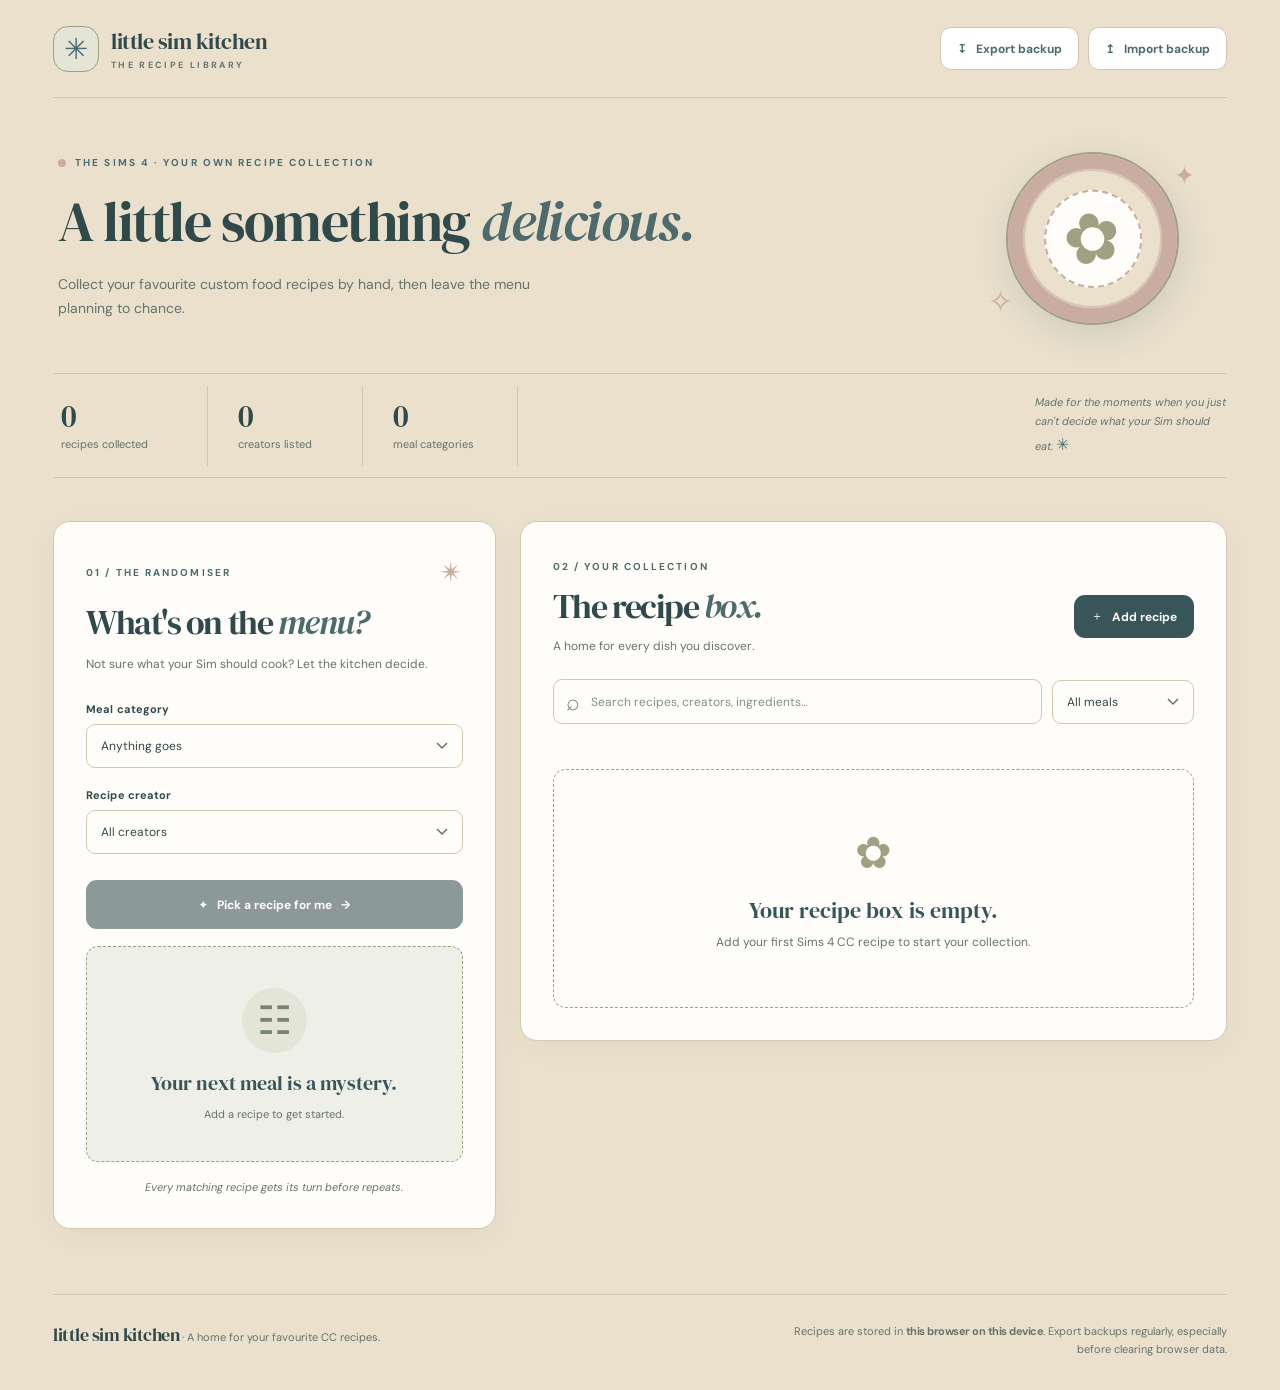
==== index.html @ 78a76463 "Refresh app script after adding Ingredient category" ====
<!doctype html>
<html lang="en">
<head>
  <meta charset="utf-8">
  <meta name="viewport" content="width=device-width, initial-scale=1">
  <meta name="theme-color" content="#EAE0CC">
  <meta name="description" content="Your personal The Sims 4 CC recipe library. Add recipes by hand and let the randomiser choose what to cook.">
  <title>Little Sim Kitchen | Recipe Library</title>
  <link rel="stylesheet" href="./styles.css?v=palette-20261109-2">
  <script src="./app.js?v=ingredient-20261111-1" defer></script>
</head>
<body>
  <div class="site-shell">
    <header class="topbar">
      <a class="brand" href="./" aria-label="Little Sim Kitchen home">
        <span class="brand-icon" aria-hidden="true">✳</span>
        <span class="brand-copy"><strong>little sim kitchen</strong><small>THE RECIPE LIBRARY</small></span>
      </a>
      <div class="header-tools">
        <button id="exportBtn" class="button button-subtle" type="button" title="Save a backup of your recipes"><span aria-hidden="true">↧</span> Export backup</button>
        <label for="importFile" class="button button-subtle import-label" title="Import a previously exported JSON backup"><span aria-hidden="true">↥</span> Import backup</label>
        <input id="importFile" type="file" accept=".json,application/json" class="visually-hidden">
      </div>
    </header>
    <main>
      <section class="hero" aria-labelledby="heroTitle">
        <div>
          <p class="eyebrow"><span class="eyebrow-dot"></span> THE SIMS 4 · YOUR OWN RECIPE COLLECTION</p>
          <h1 id="heroTitle">A little something <em>delicious.</em></h1>
          <p class="hero-description">Collect your favourite custom food recipes by hand, then leave the menu planning to chance.</p>
        </div>
        <div class="hero-illustration" aria-hidden="true">
          <div class="plate-outer"><div class="plate-inner"><span class="plate-symbol">✿</span></div></div>
          <span class="twinkle t-one">✦</span><span class="twinkle t-two">✧</span>
        </div>
      </section>
      <section class="stats-row" aria-label="Library statistics">
        <div class="stat"><span id="recipeCount" class="stat-number">0</span><span class="stat-label">recipes collected</span></div>
        <div class="stat"><span id="creatorCount" class="stat-number">0</span><span class="stat-label">creators listed</span></div>
        <div class="stat"><span id="mealCount" class="stat-number">0</span><span class="stat-label">meal categories</span></div>
        <div class="stat-note">Made for the moments when you just can't decide what your Sim should eat. <span aria-hidden="true">✳</span></div>
      </section>
      <div class="workspace">
        <section class="picker panel" aria-labelledby="pickerTitle">
          <div class="panel-heading">
            <span class="section-kicker">01 / THE RANDOMISER</span>
            <span class="panel-ornament" aria-hidden="true">✴</span>
          </div>
          <h2 id="pickerTitle">What's on the <em>menu?</em></h2>
          <p class="section-description">Not sure what your Sim should cook? Let the kitchen decide.</p>
          <div class="field">
            <label for="pickerMeal">Meal category</label>
            <select id="pickerMeal"><option value="">Anything goes</option></select>
          </div>
          <div class="field">
            <label for="pickerCreator">Recipe creator</label>
            <select id="pickerCreator"><option value="">All creators</option></select>
          </div>
          <button id="pickBtn" class="button button-primary pick-button" type="button" disabled><span aria-hidden="true">✦</span> Pick a recipe for me <span aria-hidden="true">→</span></button>
          <div id="pickResult" class="pick-result" aria-live="polite">
            <div class="result-empty">
              <div class="result-illustration" aria-hidden="true">☷</div>
              <strong>Your next meal is a mystery.</strong>
              <span>Add a recipe to get started.</span>
            </div>
          </div>
          <p class="picker-footnote">Every matching recipe gets its turn before repeats.</p>
        </section>
        <section class="library panel" aria-labelledby="libraryTitle">
          <div class="library-heading">
            <div><span class="section-kicker">02 / YOUR COLLECTION</span><h2 id="libraryTitle">The recipe <em>box.</em></h2><p class="section-description">A home for every dish you discover.</p></div>
            <button id="addBtn" class="button button-accent" type="button"><span aria-hidden="true">＋</span> Add recipe</button>
          </div>
          <div class="library-filters">
            <label class="search-wrap"><span aria-hidden="true">⌕</span><span class="visually-hidden">Search recipes</span><input id="searchInput" type="search" placeholder="Search recipes, creators, ingredients…"></label>
            <label class="visually-hidden" for="libraryMeal">Filter recipes by meal</label>
            <select id="libraryMeal" class="filter-select"><option value="">All meals</option></select>
          </div>
          <div id="librarySummary" class="library-summary" aria-live="polite"></div>
          <div id="recipeList" class="recipe-list"></div>
          <div id="pagination" class="pagination" hidden>
            <button id="prevPage" class="button button-subtle" type="button">← Previous</button>
            <span id="pageLabel"></span>
            <button id="nextPage" class="button button-subtle" type="button">Next →</button>
          </div>
        </section>
      </div>
    </main>
    <footer class="site-footer">
      <div><strong>little sim kitchen</strong><span> · A home for your favourite CC recipes.</span></div>
      <p>Recipes are stored in <strong>this browser on this device</strong>. Export backups regularly, especially before clearing browser data.</p>
    </footer>
  </div>

  <dialog id="recipeDialog" class="recipe-dialog" aria-labelledby="dialogTitle">
    <form id="recipeForm">
      <div class="dialog-header">
        <div><span class="section-kicker">THE RECIPE BOX</span><h2 id="dialogTitle">Add a <em>recipe.</em></h2></div>
        <button id="closeDialog" class="icon-button" type="button" aria-label="Close dialog">×</button>
      </div>
      <div class="dialog-content">
        <div class="field"><label for="recipeName">Recipe name <span class="required">*</span></label><input id="recipeName" name="name" required maxlength="150" placeholder="e.g. Strawberry waffles" autocomplete="off"></div>
        <div class="field-row">
          <div class="field"><label for="recipeMeal">Meal category</label><select id="recipeMeal" name="meal"></select></div>
          <div class="field"><label for="recipeCreator">CC creator</label><input id="recipeCreator" name="creator" maxlength="100" placeholder="e.g. Custom creator"></div>
        </div>
        <div class="field-row">
          <div class="field">
            <label for="recipeSkillType">Required cooking skill</label>
            <select id="recipeSkillType" name="skillType">
              <option value="">Not specified</option>
              <option value="none">No skill required</option>
            </select>
          </div>
          <div class="field">
            <label for="recipeSkillLevel">Minimum skill level</label>
            <select id="recipeSkillLevel" name="skillLevel" disabled>
              <option value="">Not specified</option>
            </select>
          </div>
        </div>
        <div class="field"><label for="recipeIngredients">Ingredients <span class="field-help">(one per line)</span></label><textarea id="recipeIngredients" name="ingredients" rows="4" placeholder="Flour&#10;Eggs&#10;Strawberries"></textarea></div>
        <div class="field"><label for="recipeUrl">Recipe or download link <span class="field-help">(optional)</span></label><input id="recipeUrl" name="url" type="url" placeholder="https://www.patreon.com/…"></div>
        <div class="field"><label for="recipeNotes">Notes <span class="field-help">(optional)</span></label><textarea id="recipeNotes" name="notes" rows="2" maxlength="2000" placeholder="Anything you want to remember…"></textarea></div>
      </div>
      <div class="dialog-footer">
        <button id="cancelDialog" class="button button-subtle" type="button">Cancel</button>
        <button id="saveRecipe" class="button button-accent" type="submit">Save recipe</button>
      </div>
    </form>
  </dialog>
  <div id="toast" class="toast" role="status" aria-live="polite"></div>
</body>
</html>
---- styles.css ----
/* Little Sim Kitchen palette: EAE0CC · C9ADA1 · A0A083 · 798478 · 4D6A6D */
@import url('https://fonts.googleapis.com/css2?family=DM+Sans:wght@400;500;600;700&family=DM+Serif+Display:ital@0;1&display=swap');
:root{font-family:'DM Sans',system-ui,sans-serif;font-synthesis:none;color:#30494B;background:#EAE0CC;--ink:#30494B;--muted:#65736B;--line:#D4C7B2;--cream:#EAE0CC;--white:#FFFDF9;--olive:#4D6A6D;--darkolive:#385659;--peach:#C9ADA1;--rose:#C9ADA1;--shadow:0 7px 30px rgba(71,63,51,.045)}*{box-sizing:border-box}html{scroll-behavior:smooth}body{margin:0;min-width:320px}button,input,select,textarea{font:inherit}button{cursor:pointer}button:disabled{cursor:not-allowed;opacity:.55}a{color:inherit}button:focus-visible,a:focus-visible,input:focus-visible,select:focus-visible,textarea:focus-visible,label.import-label:focus-within{outline:3px solid #798478;outline-offset:3px}.visually-hidden{position:absolute!important;width:1px;height:1px;overflow:hidden;clip:rect(0,0,0,0);white-space:nowrap}.site-shell{max-width:1250px;margin:0 auto;padding:0 38px}.topbar{height:98px;display:flex;justify-content:space-between;align-items:center;border-bottom:1px solid var(--line);gap:16px}.brand{display:flex;gap:12px;align-items:center;text-decoration:none}.brand-icon{display:grid;place-items:center;width:46px;height:46px;border:1px solid #A0A083;border-radius:15px;background:#E4E5D7;color:#4D6A6D;font-size:29px}.brand-copy{display:flex;flex-direction:column;gap:3px}.brand-copy strong,.site-footer strong{font-family:'DM Serif Display',Georgia,serif;font-size:22px;letter-spacing:-.5px;font-weight:400}.brand-copy small{font-size:9px;letter-spacing:2.35px;color:var(--muted);font-weight:700}.header-tools{display:flex;gap:9px;flex-wrap:wrap}.button{display:inline-flex;align-items:center;justify-content:center;gap:9px;min-height:43px;border-radius:11px;padding:10px 16px;border:1px solid transparent;font-size:12px;font-weight:700;white-space:nowrap;text-decoration:none;transition:transform .18s,background .18s,border-color .18s}.button:hover:not(:disabled){transform:translateY(-1px)}.button-subtle{background:white;border-color:var(--line);color:#4D6A6D}.button-subtle:hover:not(:disabled){background:#EEE6D6}.button-accent{background:var(--darkolive);color:#FFFDF9}.button-accent:hover:not(:disabled){background:var(--darkolive)}.button-primary{background:var(--ink);color:#FFFDF9}.button-primary:hover:not(:disabled){background:#385659}.hero{display:flex;justify-content:space-between;align-items:center;gap:36px;min-height:275px;padding:48px 30px 42px 5px}.eyebrow,.section-kicker{font-size:10px;letter-spacing:2.1px;font-weight:700;color:#4D6A6D}.eyebrow{display:flex;align-items:center;gap:9px;margin:0 0 21px}.eyebrow-dot{width:8px;height:8px;border-radius:50%;background:#C9ADA1}h1,h2,h3,p{margin-top:0}h1,h2{font-family:'DM Serif Display',Georgia,serif;font-weight:400;letter-spacing:-1.45px}h1{font-size:clamp(35px,4.4vw,56px);line-height:1.13;margin-bottom:18px}h1 em,h2 em{color:var(--olive);font-weight:400}.hero-description{font-size:14px;line-height:1.75;color:var(--muted);max-width:520px;margin-bottom:0}.hero-illustration{position:relative;min-width:210px;height:175px;display:grid;place-items:center}.plate-outer{width:169px;height:169px;border-radius:50%;border:15px solid #C9ADA1;box-shadow:0 0 0 2px #A0A083,inset 0 0 0 2px #D8C4B5,0 10px 35px #4D6A6D30;display:grid;place-items:center;transform:rotate(-13deg)}.plate-inner{display:grid;place-items:center;width:98px;height:98px;border:2px dashed #C9ADA1;border-radius:50%;background:#FFFDF9}.plate-symbol{font-size:69px;color:#A0A083;line-height:1}.twinkle{position:absolute;color:#C9ADA1}.t-one{top:8px;right:2px;font-size:25px}.t-two{bottom:5px;left:1px;font-size:30px}.stats-row{display:flex;align-items:center;min-height:105px;border-top:1px solid var(--line);border-bottom:1px solid var(--line);gap:0;margin-bottom:43px}.stat{padding:15px 37px 15px 8px;min-width:155px;border-right:1px solid var(--line);display:flex;flex-direction:column;gap:5px}.stat+.stat{padding-left:30px}.stat-number{font-family:'DM Serif Display',Georgia,serif;font-size:31px;line-height:1;color:var(--ink)}.stat-label{font-size:11px;color:var(--muted)}.stat-note{margin-left:auto;font-size:11px;line-height:1.7;color:#65736B;max-width:218px;padding-left:26px;font-style:italic}.stat-note span{color:var(--olive);font-size:16px}.workspace{display:grid;grid-template-columns:minmax(280px,.77fr) minmax(410px,1.23fr);align-items:start;gap:24px;margin-bottom:65px}.panel{background:var(--white);border:1px solid var(--line);box-shadow:var(--shadow);border-radius:17px;padding:32px}.panel-heading{display:flex;align-items:center;justify-content:space-between}.panel-ornament{color:#C9ADA1;font-size:28px}h2{font-size:34px;line-height:1.15;margin:12px 0 12px}.section-description{font-size:12px;line-height:1.7;color:var(--muted);margin-bottom:28px}.field{margin:0 0 20px}.field label{display:block;margin-bottom:8px;font-weight:700;font-size:11px;letter-spacing:.1px}.field input,.field select,.field textarea,.filter-select{appearance:none;display:block;width:100%;border:1px solid #D4C7B2;background:#FFFDF9;border-radius:9px;padding:12px 14px;color:var(--ink);font-size:12px;min-height:44px}.field select,.filter-select{background-image:url("data:image/svg+xml,%3Csvg xmlns='http://www.w3.org/2000/svg' width='12' height='8' viewBox='0 0 12 8'%3E%3Cpath d='m1 1 5 5 5-5' fill='none' stroke='%23746d65' stroke-width='1.5'/%3E%3C/svg%3E");background-repeat:no-repeat;background-position:right 14px center;padding-right:33px}.field textarea{resize:vertical;min-height:78px;line-height:1.6}.field input::placeholder,.field textarea::placeholder,.search-wrap input::placeholder{color:#82918B}.pick-button{width:100%;min-height:49px;margin:6px 0 17px}.pick-result{min-height:216px;background:#EEF0E8;border:1px dashed #A0A083;border-radius:12px;padding:20px;display:grid;place-items:center;overflow-wrap:anywhere}.result-empty{display:flex;align-items:center;flex-direction:column;text-align:center;gap:10px;color:#4D6A6D}.result-illustration{font-size:39px;display:grid;place-items:center;width:65px;height:65px;border-radius:50%;background:#E4E5D7;color:#798478;margin-bottom:6px}.result-empty strong{font-family:'DM Serif Display',Georgia,serif;font-size:20px;font-weight:400;color:#385659}.result-empty span,.picker-footnote{color:#65736B;font-size:11px}.picker-footnote{text-align:center;margin:17px 0 0;font-style:italic;line-height:1.5}.result-filled{width:100%;text-align:center}.result-tiny{font-size:10px;text-transform:uppercase;letter-spacing:2px;color:var(--olive);font-weight:700;margin-bottom:15px}.result-title{font-family:'DM Serif Display',Georgia,serif;font-size:30px;line-height:1.18;margin:0 0 12px}.result-meta{color:#4D6A6D;font-size:12px;margin-bottom:15px}.result-tags{display:flex;justify-content:center;gap:6px;flex-wrap:wrap;margin:8px 0}.result-ingredients{color:#65736B;font-size:11px;margin:15px 0;line-height:1.6}.result-link{font-size:12px;color:var(--darkolive);font-weight:700;text-decoration:underline;text-underline-offset:3px}.library{min-width:0}.library-heading{display:flex;align-items:center;justify-content:space-between;gap:15px}.library-heading .section-description{margin-bottom:23px}.library-heading h2{margin-bottom:10px}.library-filters{display:flex;gap:10px;align-items:center;margin-bottom:17px}.search-wrap{flex:1;min-width:130px;display:flex;align-items:center;gap:9px;background:#FFFDF9;border:1px solid #D4C7B2;border-radius:9px;padding:0 12px}.search-wrap span{font-size:23px;color:#798478}.search-wrap input{border:0;outline:0;background:transparent;min-width:0;width:100%;height:43px;font-size:12px;color:var(--ink)}.search-wrap:focus-within{outline:3px solid #798478;outline-offset:2px}.filter-select{width:142px;flex:none}.library-summary{min-height:28px;color:#65736B;font-size:11px}.recipe-list{display:flex;flex-direction:column;gap:10px}.recipe-card{background:#FFFDF9;border:1px solid #D4C7B2;border-radius:11px;padding:17px 19px;transition:border-color .15s}.recipe-card:hover{border-color:#A0A083}.recipe-top{display:flex;align-items:flex-start;justify-content:space-between;gap:10px}.recipe-title{font-family:'DM Serif Display',Georgia,serif;font-size:21px;font-weight:400;line-height:1.25;margin:0 0 7px;overflow-wrap:anywhere}.recipe-subtitle{font-size:11px;color:#65736B;margin:0 0 12px;overflow-wrap:anywhere}.card-actions{display:flex;flex:none;gap:5px}.icon-button{border:1px solid #D4C7B2;background:white;display:inline-grid;place-items:center;border-radius:8px;min-width:32px;height:32px;font-size:17px;color:#4D6A6D}.icon-button:hover{background:#EEE6D6}.recipe-bottom{display:flex;gap:6px;align-items:center;flex-wrap:wrap}.chip{display:inline-flex;align-items:center;border-radius:99px;padding:6px 10px;background:#E4E5D7;color:#4D6A6D;font-size:10px;font-weight:700;max-width:100%;overflow-wrap:anywhere}.chip-sand{background:#F3E2D9;color:#78655D}.ingredients-preview{font-size:11px;color:#65736B;margin:10px 0 0;line-height:1.6;overflow-wrap:anywhere}.card-link{font-size:11px;color:var(--olive);font-weight:700;text-decoration:none;margin-left:auto}.card-link:hover{text-decoration:underline}.empty-library{border:1px dashed #A0A083;border-radius:13px;text-align:center;padding:54px 22px;color:#65736B}.empty-library .empty-icon{font-size:44px;color:#A0A083;margin-bottom:13px}.empty-library strong{display:block;font-family:'DM Serif Display',Georgia,serif;color:#385659;font-size:22px;font-weight:400;margin-bottom:8px}.empty-library p{font-size:12px;line-height:1.6;margin-bottom:0}.pagination{display:flex;justify-content:space-between;align-items:center;gap:8px;margin-top:17px;color:#65736B;font-size:11px}.pagination[hidden]{display:none}.site-footer{border-top:1px solid var(--line);padding:27px 0 32px;display:flex;justify-content:space-between;gap:20px;align-items:start}.site-footer strong{font-size:18px}.site-footer span,.site-footer p{font-size:11px;line-height:1.65;color:var(--muted)}.site-footer p{margin:0;max-width:450px;text-align:right}.site-footer p strong{font-family:inherit;font-size:11px;font-weight:700}.recipe-dialog{width:min(95vw,560px);max-height:min(90vh,860px);border:1px solid var(--line);border-radius:18px;padding:0;box-shadow:0 20px 90px #30494B55;color:var(--ink);background:#FFFDF9}.recipe-dialog::backdrop{background:rgba(45,38,32,.47);backdrop-filter:blur(3px)}.dialog-header{display:flex;align-items:flex-start;justify-content:space-between;padding:28px 33px 10px}.dialog-header h2{margin:10px 0}.dialog-header .icon-button{font-size:24px}.dialog-content{padding:10px 33px 8px;max-height:55vh;overflow-y:auto}.field-row{display:grid;grid-template-columns:1fr 1fr;gap:15px}.field-help{font-weight:400;color:#65736B}.required{color:#A06055}.dialog-footer{display:flex;justify-content:flex-end;gap:10px;padding:18px 33px 26px;border-top:1px solid var(--line)}.toast{position:fixed;left:50%;bottom:26px;transform:translate(-50%,25px);color:white;background:#4D6A6D;padding:12px 20px;border-radius:9px;font-size:12px;opacity:0;pointer-events:none;transition:opacity .2s,transform .2s;max-width:min(92vw,550px);text-align:center;box-shadow:0 10px 35px #30494B2A;z-index:10}.toast.visible{opacity:1;transform:translate(-50%,0)}@media(max-width:860px){.workspace{grid-template-columns:1fr}.hero{min-height:235px}.stat{min-width:130px;padding-right:22px}.stat+.stat{padding-left:21px}.stat-note{font-size:10px}}@media(max-width:620px){.site-shell{padding:0 18px}.topbar{height:auto;min-height:100px;flex-wrap:wrap;padding:16px 0}.header-tools{width:100%}.header-tools .button{flex:1;padding:10px 9px;font-size:11px}.hero{padding:42px 0 34px;min-height:0}.hero-illustration{display:none}.hero-description{font-size:13px}.stats-row{flex-wrap:wrap;justify-content:space-between;padding:12px 0;margin-bottom:24px}.stat,.stat+.stat{border:0;min-width:0;padding:12px 10px 12px 0}.stat-note{display:none}.stat-number{font-size:28px}.panel{padding:23px 18px}h2{font-size:30px}.library-heading{align-items:flex-start}.library-heading .button{padding:10px 11px}.library-filters{flex-direction:column;align-items:stretch}.search-wrap,.filter-select{width:100%}.site-footer{display:block}.site-footer p{text-align:left;margin-top:10px}.field-row{grid-template-columns:1fr;gap:0}.dialog-header{padding:22px 20px 7px}.dialog-content{padding:10px 20px 8px}.dialog-footer{padding:15px 20px 22px}.workspace{gap:18px}.recipe-top{gap:5px}.recipe-title{font-size:19px}}@media(prefers-reduced-motion:reduce){*,*::before,*::after{scroll-behavior:auto!important;transition:none!important}}
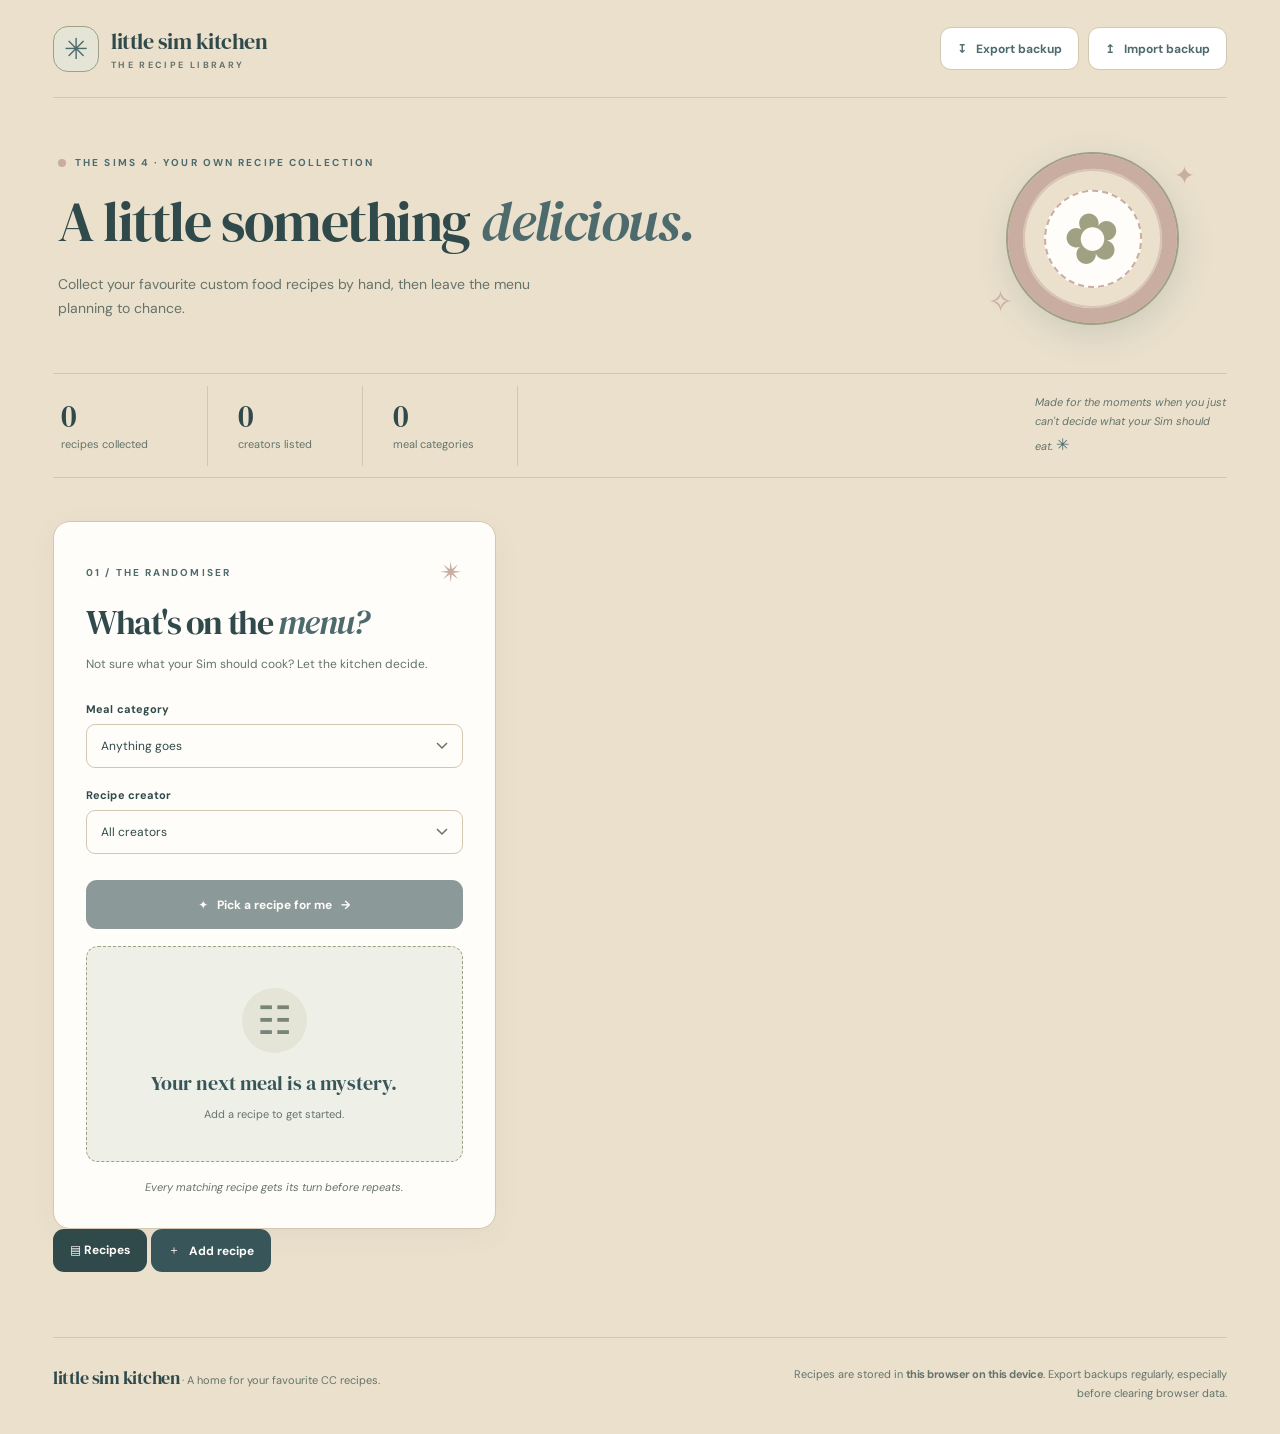
==== commit c0bb763b: "Add browse-by-creator recipe library and refresh assets" ====
--- a/index.html
+++ b/index.html
@@ -6,8 +6,8 @@
   <meta name="theme-color" content="#EAE0CC">
   <meta name="description" content="Your personal The Sims 4 CC recipe library. Add recipes by hand and let the randomiser choose what to cook.">
   <title>Little Sim Kitchen | Recipe Library</title>
-  <link rel="stylesheet" href="./styles.css?v=palette-20261109-2">
-  <script src="./app.js?v=ingredient-20261111-1" defer></script>
+  <link rel="stylesheet" href="./styles.css?v=creator-browser-20261127-1">
+  <script src="./app.js?v=creator-browser-20261127-1" defer></script>
 </head>
 <body>
   <div class="site-shell">
@@ -40,7 +40,8 @@
         <div class="stat"><span id="mealCount" class="stat-number">0</span><span class="stat-label">meal categories</span></div>
         <div class="stat-note">Made for the moments when you just can't decide what your Sim should eat. <span aria-hidden="true">✳</span></div>
       </section>
-      <div class="workspace">
+      <div class="workspace library-closed" id="workspace">
+        <div class="picker-column">
         <section class="picker panel" aria-labelledby="pickerTitle">
           <div class="panel-heading">
             <span class="section-kicker">01 / THE RANDOMISER</span>
@@ -66,10 +67,23 @@
           </div>
           <p class="picker-footnote">Every matching recipe gets its turn before repeats.</p>
         </section>
-        <section class="library panel" aria-labelledby="libraryTitle">
+        <div class="picker-actions">
+          <button id="browseRecipesBtn" class="button button-primary browse-button" type="button" aria-expanded="false" aria-controls="librarySection">▤ Recipes</button>
+          <button id="addBtn" class="button button-accent add-recipe-shortcut" type="button"><span aria-hidden="true">＋</span> Add recipe</button>
+        </div>
+        </div>
+        <section id="librarySection" class="library panel" aria-labelledby="libraryTitle" hidden>
           <div class="library-heading">
-            <div><span class="section-kicker">02 / YOUR COLLECTION</span><h2 id="libraryTitle">The recipe <em>box.</em></h2><p class="section-description">A home for every dish you discover.</p></div>
-            <button id="addBtn" class="button button-accent" type="button"><span aria-hidden="true">＋</span> Add recipe</button>
+            <div><span class="section-kicker">02 / YOUR COLLECTION</span><h2 id="libraryTitle">The recipe <em>box.</em></h2><p class="section-description">Browse your recipes by CC creator.</p></div>
+          </div>
+          <div id="creatorView" class="creator-view">
+            <p class="creator-intro">Choose a creator to see their recipes.</p>
+            <div id="creatorList" class="creator-list"></div>
+          </div>
+          <div id="creatorRecipesView" class="creator-recipes-view" hidden>
+          <div class="creator-breadcrumb">
+            <button id="backToCreators" class="button button-subtle back-to-creators" type="button">← All creators</button>
+            <h3 id="activeCreatorTitle" class="active-creator-title"></h3>
           </div>
           <div class="library-filters">
             <label class="search-wrap"><span aria-hidden="true">⌕</span><span class="visually-hidden">Search recipes</span><input id="searchInput" type="search" placeholder="Search recipes, creators, ingredients…"></label>
@@ -82,6 +96,7 @@
             <button id="prevPage" class="button button-subtle" type="button">← Previous</button>
             <span id="pageLabel"></span>
             <button id="nextPage" class="button button-subtle" type="button">Next →</button>
+          </div>
           </div>
         </section>
       </div>
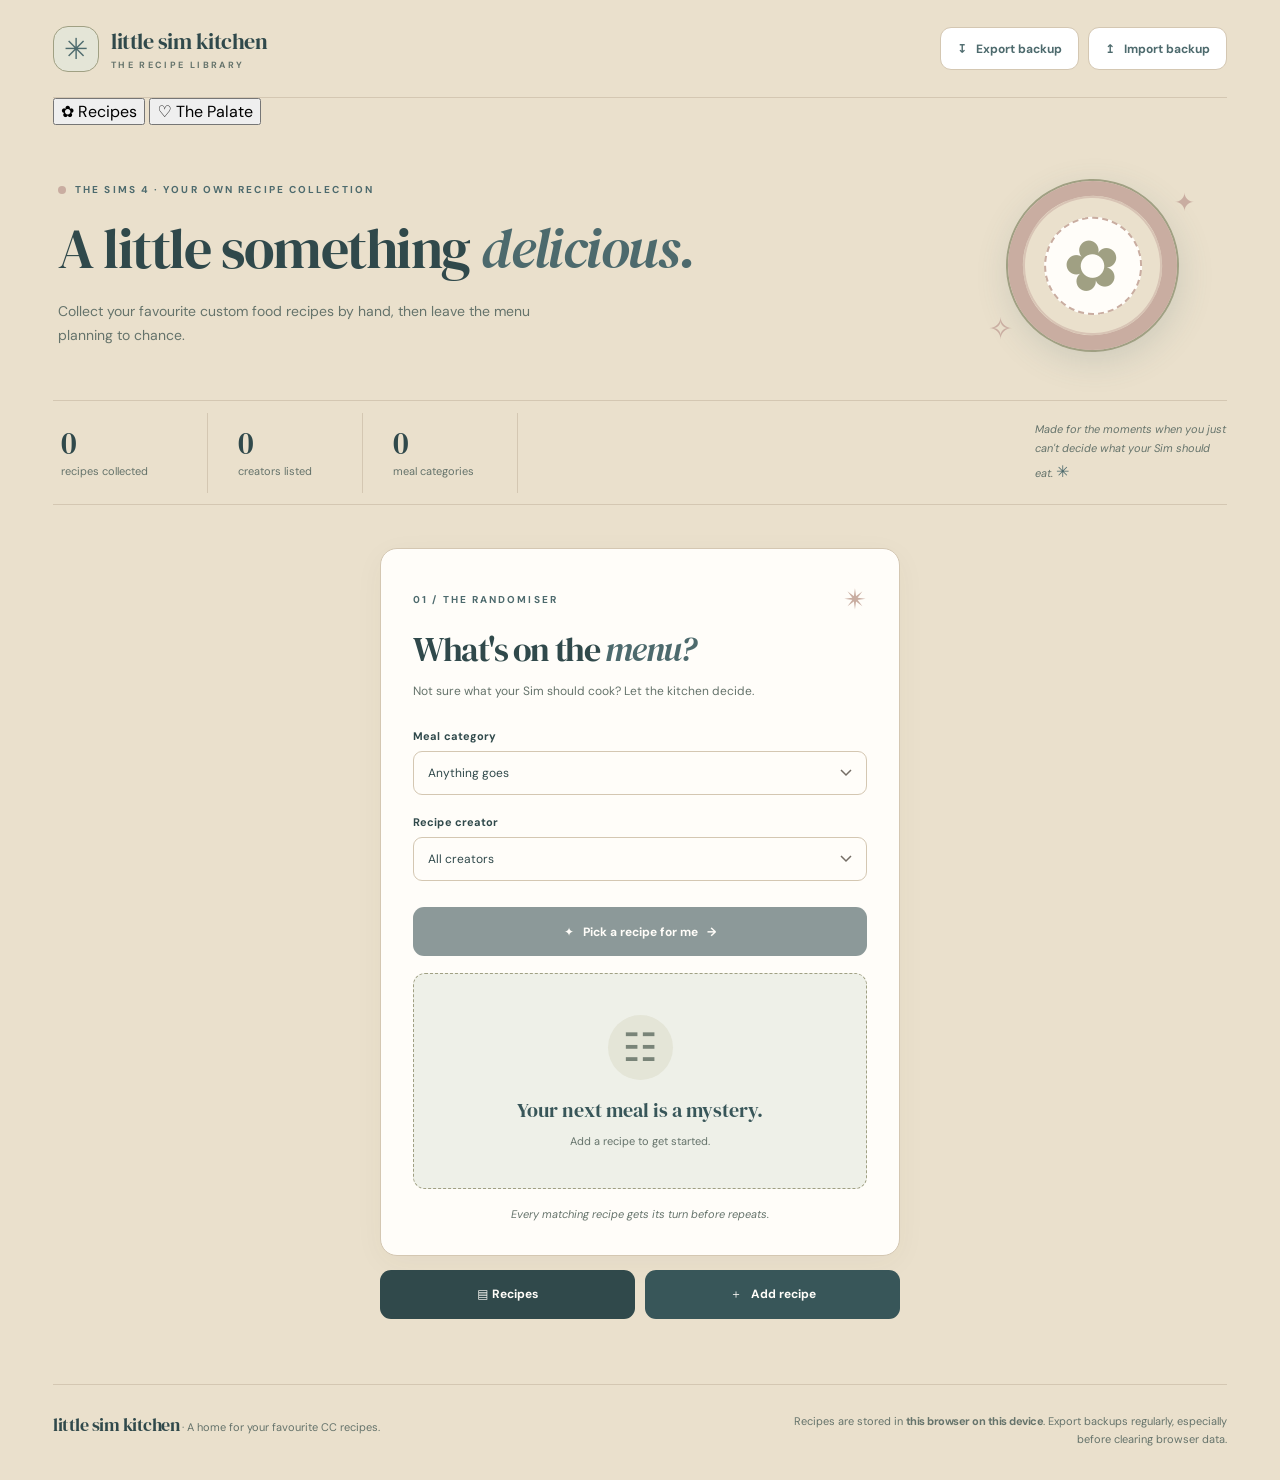
==== commit 9c7cfec2: "Add Recipes and The Palate top tabs and refresh assets" ====
--- a/index.html
+++ b/index.html
@@ -6,8 +6,8 @@
   <meta name="theme-color" content="#EAE0CC">
   <meta name="description" content="Your personal The Sims 4 CC recipe library. Add recipes by hand and let the randomiser choose what to cook.">
   <title>Little Sim Kitchen | Recipe Library</title>
-  <link rel="stylesheet" href="./styles.css?v=creator-browser-20261127-1">
-  <script src="./app.js?v=creator-browser-20261127-1" defer></script>
+  <link rel="stylesheet" href="./styles.css?v=palate-integration-20261127-1">
+  <script src="./app.js?v=palate-integration-20261127-1" defer></script>
 </head>
 <body>
   <div class="site-shell">
@@ -22,7 +22,12 @@
         <input id="importFile" type="file" accept=".json,application/json" class="visually-hidden">
       </div>
     </header>
+    <nav class="app-tabs" role="tablist" aria-label="Little Sim Kitchen sections">
+      <button id="mainTabRecipes" class="app-tab active" role="tab" type="button" aria-selected="true" aria-controls="recipesView">✿ Recipes</button>
+      <button id="mainTabPalate" class="app-tab" role="tab" type="button" aria-selected="false" aria-controls="palateView">♡ The Palate</button>
+    </nav>
     <main>
+      <div id="recipesView" role="tabpanel" aria-labelledby="mainTabRecipes">
       <section class="hero" aria-labelledby="heroTitle">
         <div>
           <p class="eyebrow"><span class="eyebrow-dot"></span> THE SIMS 4 · YOUR OWN RECIPE COLLECTION</p>
@@ -100,6 +105,25 @@
           </div>
         </section>
       </div>
+      </div>
+      <section id="palateView" class="palate-host" role="tabpanel" aria-labelledby="mainTabPalate" hidden>
+        <div class="palate-host-heading">
+          <div>
+            <p class="eyebrow">YOUR SIMS' PERSONAL TASTES</p>
+            <h1>The <em>Palate.</em></h1>
+            <p>Discover what each Sim loves, likes, tolerates or dislikes. Their tasting histories and recipe boards live here.</p>
+          </div>
+        </div>
+        <div class="palate-tools">
+          <button id="copyToPalateBtn" class="button button-accent" type="button">＋ Add missing Kitchen recipes to The Palate</button>
+          <p>Copies recipes and ingredients from your Kitchen library without overwriting saved taste ratings. Add flavour, texture and cuisine tags in The Palate for more detailed results.</p>
+        </div>
+        <details class="palate-migration">
+          <summary>Already have Sims and taste history in the downloaded The Palate app?</summary>
+          <p>Open your original <strong>The_Palate_TS4_v2.html</strong>, click <strong>Back up</strong> and save its JSON file. Here, open <strong>Data &amp; help → Restore a backup (.json)</strong> in The Palate below. Your existing local-file data cannot transfer automatically to this website. Import your old backup <em>before</em> adding new Palate data, because restore replaces Palate's current data.</p>
+        </details>
+        <iframe id="palateFrame" class="palate-frame" src="./palate.html?v=integration-20261127-1" title="The Palate taste-testing and Sim profiles" loading="lazy"></iframe>
+      </section>
     </main>
     <footer class="site-footer">
       <div><strong>little sim kitchen</strong><span> · A home for your favourite CC recipes.</span></div>
--- a/styles.css
+++ b/styles.css
@@ -1,3 +1,22 @@
 /* Little Sim Kitchen palette: EAE0CC · C9ADA1 · A0A083 · 798478 · 4D6A6D */
 @import url('https://fonts.googleapis.com/css2?family=DM+Sans:wght@400;500;600;700&family=DM+Serif+Display:ital@0;1&display=swap');
-:root{font-family:'DM Sans',system-ui,sans-serif;font-synthesis:none;color:#30494B;background:#EAE0CC;--ink:#30494B;--muted:#65736B;--line:#D4C7B2;--cream:#EAE0CC;--white:#FFFDF9;--olive:#4D6A6D;--darkolive:#385659;--peach:#C9ADA1;--rose:#C9ADA1;--shadow:0 7px 30px rgba(71,63,51,.045)}*{box-sizing:border-box}html{scroll-behavior:smooth}body{margin:0;min-width:320px}button,input,select,textarea{font:inherit}button{cursor:pointer}button:disabled{cursor:not-allowed;opacity:.55}a{color:inherit}button:focus-visible,a:focus-visible,input:focus-visible,select:focus-visible,textarea:focus-visible,label.import-label:focus-within{outline:3px solid #798478;outline-offset:3px}.visually-hidden{position:absolute!important;width:1px;height:1px;overflow:hidden;clip:rect(0,0,0,0);white-space:nowrap}.site-shell{max-width:1250px;margin:0 auto;padding:0 38px}.topbar{height:98px;display:flex;justify-content:space-between;align-items:center;border-bottom:1px solid var(--line);gap:16px}.brand{display:flex;gap:12px;align-items:center;text-decoration:none}.brand-icon{display:grid;place-items:center;width:46px;height:46px;border:1px solid #A0A083;border-radius:15px;background:#E4E5D7;color:#4D6A6D;font-size:29px}.brand-copy{display:flex;flex-direction:column;gap:3px}.brand-copy strong,.site-footer strong{font-family:'DM Serif Display',Georgia,serif;font-size:22px;letter-spacing:-.5px;font-weight:400}.brand-copy small{font-size:9px;letter-spacing:2.35px;color:var(--muted);font-weight:700}.header-tools{display:flex;gap:9px;flex-wrap:wrap}.button{display:inline-flex;align-items:center;justify-content:center;gap:9px;min-height:43px;border-radius:11px;padding:10px 16px;border:1px solid transparent;font-size:12px;font-weight:700;white-space:nowrap;text-decoration:none;transition:transform .18s,background .18s,border-color .18s}.button:hover:not(:disabled){transform:translateY(-1px)}.button-subtle{background:white;border-color:var(--line);color:#4D6A6D}.button-subtle:hover:not(:disabled){background:#EEE6D6}.button-accent{background:var(--darkolive);color:#FFFDF9}.button-accent:hover:not(:disabled){background:var(--darkolive)}.button-primary{background:var(--ink);color:#FFFDF9}.button-primary:hover:not(:disabled){background:#385659}.hero{display:flex;justify-content:space-between;align-items:center;gap:36px;min-height:275px;padding:48px 30px 42px 5px}.eyebrow,.section-kicker{font-size:10px;letter-spacing:2.1px;font-weight:700;color:#4D6A6D}.eyebrow{display:flex;align-items:center;gap:9px;margin:0 0 21px}.eyebrow-dot{width:8px;height:8px;border-radius:50%;background:#C9ADA1}h1,h2,h3,p{margin-top:0}h1,h2{font-family:'DM Serif Display',Georgia,serif;font-weight:400;letter-spacing:-1.45px}h1{font-size:clamp(35px,4.4vw,56px);line-height:1.13;margin-bottom:18px}h1 em,h2 em{color:var(--olive);font-weight:400}.hero-description{font-size:14px;line-height:1.75;color:var(--muted);max-width:520px;margin-bottom:0}.hero-illustration{position:relative;min-width:210px;height:175px;display:grid;place-items:center}.plate-outer{width:169px;height:169px;border-radius:50%;border:15px solid #C9ADA1;box-shadow:0 0 0 2px #A0A083,inset 0 0 0 2px #D8C4B5,0 10px 35px #4D6A6D30;display:grid;place-items:center;transform:rotate(-13deg)}.plate-inner{display:grid;place-items:center;width:98px;height:98px;border:2px dashed #C9ADA1;border-radius:50%;background:#FFFDF9}.plate-symbol{font-size:69px;color:#A0A083;line-height:1}.twinkle{position:absolute;color:#C9ADA1}.t-one{top:8px;right:2px;font-size:25px}.t-two{bottom:5px;left:1px;font-size:30px}.stats-row{display:flex;align-items:center;min-height:105px;border-top:1px solid var(--line);border-bottom:1px solid var(--line);gap:0;margin-bottom:43px}.stat{padding:15px 37px 15px 8px;min-width:155px;border-right:1px solid var(--line);display:flex;flex-direction:column;gap:5px}.stat+.stat{padding-left:30px}.stat-number{font-family:'DM Serif Display',Georgia,serif;font-size:31px;line-height:1;color:var(--ink)}.stat-label{font-size:11px;color:var(--muted)}.stat-note{margin-left:auto;font-size:11px;line-height:1.7;color:#65736B;max-width:218px;padding-left:26px;font-style:italic}.stat-note span{color:var(--olive);font-size:16px}.workspace{display:grid;grid-template-columns:minmax(280px,.77fr) minmax(410px,1.23fr);align-items:start;gap:24px;margin-bottom:65px}.panel{background:var(--white);border:1px solid var(--line);box-shadow:var(--shadow);border-radius:17px;padding:32px}.panel-heading{display:flex;align-items:center;justify-content:space-between}.panel-ornament{color:#C9ADA1;font-size:28px}h2{font-size:34px;line-height:1.15;margin:12px 0 12px}.section-description{font-size:12px;line-height:1.7;color:var(--muted);margin-bottom:28px}.field{margin:0 0 20px}.field label{display:block;margin-bottom:8px;font-weight:700;font-size:11px;letter-spacing:.1px}.field input,.field select,.field textarea,.filter-select{appearance:none;display:block;width:100%;border:1px solid #D4C7B2;background:#FFFDF9;border-radius:9px;padding:12px 14px;color:var(--ink);font-size:12px;min-height:44px}.field select,.filter-select{background-image:url("data:image/svg+xml,%3Csvg xmlns='http://www.w3.org/2000/svg' width='12' height='8' viewBox='0 0 12 8'%3E%3Cpath d='m1 1 5 5 5-5' fill='none' stroke='%23746d65' stroke-width='1.5'/%3E%3C/svg%3E");background-repeat:no-repeat;background-position:right 14px center;padding-right:33px}.field textarea{resize:vertical;min-height:78px;line-height:1.6}.field input::placeholder,.field textarea::placeholder,.search-wrap input::placeholder{color:#82918B}.pick-button{width:100%;min-height:49px;margin:6px 0 17px}.pick-result{min-height:216px;background:#EEF0E8;border:1px dashed #A0A083;border-radius:12px;padding:20px;display:grid;place-items:center;overflow-wrap:anywhere}.result-empty{display:flex;align-items:center;flex-direction:column;text-align:center;gap:10px;color:#4D6A6D}.result-illustration{font-size:39px;display:grid;place-items:center;width:65px;height:65px;border-radius:50%;background:#E4E5D7;color:#798478;margin-bottom:6px}.result-empty strong{font-family:'DM Serif Display',Georgia,serif;font-size:20px;font-weight:400;color:#385659}.result-empty span,.picker-footnote{color:#65736B;font-size:11px}.picker-footnote{text-align:center;margin:17px 0 0;font-style:italic;line-height:1.5}.result-filled{width:100%;text-align:center}.result-tiny{font-size:10px;text-transform:uppercase;letter-spacing:2px;color:var(--olive);font-weight:700;margin-bottom:15px}.result-title{font-family:'DM Serif Display',Georgia,serif;font-size:30px;line-height:1.18;margin:0 0 12px}.result-meta{color:#4D6A6D;font-size:12px;margin-bottom:15px}.result-tags{display:flex;justify-content:center;gap:6px;flex-wrap:wrap;margin:8px 0}.result-ingredients{color:#65736B;font-size:11px;margin:15px 0;line-height:1.6}.result-link{font-size:12px;color:var(--darkolive);font-weight:700;text-decoration:underline;text-underline-offset:3px}.library{min-width:0}.library-heading{display:flex;align-items:center;justify-content:space-between;gap:15px}.library-heading .section-description{margin-bottom:23px}.library-heading h2{margin-bottom:10px}.library-filters{display:flex;gap:10px;align-items:center;margin-bottom:17px}.search-wrap{flex:1;min-width:130px;display:flex;align-items:center;gap:9px;background:#FFFDF9;border:1px solid #D4C7B2;border-radius:9px;padding:0 12px}.search-wrap span{font-size:23px;color:#798478}.search-wrap input{border:0;outline:0;background:transparent;min-width:0;width:100%;height:43px;font-size:12px;color:var(--ink)}.search-wrap:focus-within{outline:3px solid #798478;outline-offset:2px}.filter-select{width:142px;flex:none}.library-summary{min-height:28px;color:#65736B;font-size:11px}.recipe-list{display:flex;flex-direction:column;gap:10px}.recipe-card{background:#FFFDF9;border:1px solid #D4C7B2;border-radius:11px;padding:17px 19px;transition:border-color .15s}.recipe-card:hover{border-color:#A0A083}.recipe-top{display:flex;align-items:flex-start;justify-content:space-between;gap:10px}.recipe-title{font-family:'DM Serif Display',Georgia,serif;font-size:21px;font-weight:400;line-height:1.25;margin:0 0 7px;overflow-wrap:anywhere}.recipe-subtitle{font-size:11px;color:#65736B;margin:0 0 12px;overflow-wrap:anywhere}.card-actions{display:flex;flex:none;gap:5px}.icon-button{border:1px solid #D4C7B2;background:white;display:inline-grid;place-items:center;border-radius:8px;min-width:32px;height:32px;font-size:17px;color:#4D6A6D}.icon-button:hover{background:#EEE6D6}.recipe-bottom{display:flex;gap:6px;align-items:center;flex-wrap:wrap}.chip{display:inline-flex;align-items:center;border-radius:99px;padding:6px 10px;background:#E4E5D7;color:#4D6A6D;font-size:10px;font-weight:700;max-width:100%;overflow-wrap:anywhere}.chip-sand{background:#F3E2D9;color:#78655D}.ingredients-preview{font-size:11px;color:#65736B;margin:10px 0 0;line-height:1.6;overflow-wrap:anywhere}.card-link{font-size:11px;color:var(--olive);font-weight:700;text-decoration:none;margin-left:auto}.card-link:hover{text-decoration:underline}.empty-library{border:1px dashed #A0A083;border-radius:13px;text-align:center;padding:54px 22px;color:#65736B}.empty-library .empty-icon{font-size:44px;color:#A0A083;margin-bottom:13px}.empty-library strong{display:block;font-family:'DM Serif Display',Georgia,serif;color:#385659;font-size:22px;font-weight:400;margin-bottom:8px}.empty-library p{font-size:12px;line-height:1.6;margin-bottom:0}.pagination{display:flex;justify-content:space-between;align-items:center;gap:8px;margin-top:17px;color:#65736B;font-size:11px}.pagination[hidden]{display:none}.site-footer{border-top:1px solid var(--line);padding:27px 0 32px;display:flex;justify-content:space-between;gap:20px;align-items:start}.site-footer strong{font-size:18px}.site-footer span,.site-footer p{font-size:11px;line-height:1.65;color:var(--muted)}.site-footer p{margin:0;max-width:450px;text-align:right}.site-footer p strong{font-family:inherit;font-size:11px;font-weight:700}.recipe-dialog{width:min(95vw,560px);max-height:min(90vh,860px);border:1px solid var(--line);border-radius:18px;padding:0;box-shadow:0 20px 90px #30494B55;color:var(--ink);background:#FFFDF9}.recipe-dialog::backdrop{background:rgba(45,38,32,.47);backdrop-filter:blur(3px)}.dialog-header{display:flex;align-items:flex-start;justify-content:space-between;padding:28px 33px 10px}.dialog-header h2{margin:10px 0}.dialog-header .icon-button{font-size:24px}.dialog-content{padding:10px 33px 8px;max-height:55vh;overflow-y:auto}.field-row{display:grid;grid-template-columns:1fr 1fr;gap:15px}.field-help{font-weight:400;color:#65736B}.required{color:#A06055}.dialog-footer{display:flex;justify-content:flex-end;gap:10px;padding:18px 33px 26px;border-top:1px solid var(--line)}.toast{position:fixed;left:50%;bottom:26px;transform:translate(-50%,25px);color:white;background:#4D6A6D;padding:12px 20px;border-radius:9px;font-size:12px;opacity:0;pointer-events:none;transition:opacity .2s,transform .2s;max-width:min(92vw,550px);text-align:center;box-shadow:0 10px 35px #30494B2A;z-index:10}.toast.visible{opacity:1;transform:translate(-50%,0)}@media(max-width:860px){.workspace{grid-template-columns:1fr}.hero{min-height:235px}.stat{min-width:130px;padding-right:22px}.stat+.stat{padding-left:21px}.stat-note{font-size:10px}}@media(max-width:620px){.site-shell{padding:0 18px}.topbar{height:auto;min-height:100px;flex-wrap:wrap;padding:16px 0}.header-tools{width:100%}.header-tools .button{flex:1;padding:10px 9px;font-size:11px}.hero{padding:42px 0 34px;min-height:0}.hero-illustration{display:none}.hero-description{font-size:13px}.stats-row{flex-wrap:wrap;justify-content:space-between;padding:12px 0;margin-bottom:24px}.stat,.stat+.stat{border:0;min-width:0;padding:12px 10px 12px 0}.stat-note{display:none}.stat-number{font-size:28px}.panel{padding:23px 18px}h2{font-size:30px}.library-heading{align-items:flex-start}.library-heading .button{padding:10px 11px}.library-filters{flex-direction:column;align-items:stretch}.search-wrap,.filter-select{width:100%}.site-footer{display:block}.site-footer p{text-align:left;margin-top:10px}.field-row{grid-template-columns:1fr;gap:0}.dialog-header{padding:22px 20px 7px}.dialog-content{padding:10px 20px 8px}.dialog-footer{padding:15px 20px 22px}.workspace{gap:18px}.recipe-top{gap:5px}.recipe-title{font-size:19px}}@media(prefers-reduced-motion:reduce){*,*::before,*::after{scroll-behavior:auto!important;transition:none!important}}+:root{font-family:'DM Sans',system-ui,sans-serif;font-synthesis:none;color:#30494B;background:#EAE0CC;--ink:#30494B;--muted:#65736B;--line:#D4C7B2;--cream:#EAE0CC;--white:#FFFDF9;--olive:#4D6A6D;--darkolive:#385659;--peach:#C9ADA1;--rose:#C9ADA1;--shadow:0 7px 30px rgba(71,63,51,.045)}*{box-sizing:border-box}html{scroll-behavior:smooth}body{margin:0;min-width:320px}button,input,select,textarea{font:inherit}button{cursor:pointer}button:disabled{cursor:not-allowed;opacity:.55}a{color:inherit}button:focus-visible,a:focus-visible,input:focus-visible,select:focus-visible,textarea:focus-visible,label.import-label:focus-within{outline:3px solid #798478;outline-offset:3px}.visually-hidden{position:absolute!important;width:1px;height:1px;overflow:hidden;clip:rect(0,0,0,0);white-space:nowrap}.site-shell{max-width:1250px;margin:0 auto;padding:0 38px}.topbar{height:98px;display:flex;justify-content:space-between;align-items:center;border-bottom:1px solid var(--line);gap:16px}.brand{display:flex;gap:12px;align-items:center;text-decoration:none}.brand-icon{display:grid;place-items:center;width:46px;height:46px;border:1px solid #A0A083;border-radius:15px;background:#E4E5D7;color:#4D6A6D;font-size:29px}.brand-copy{display:flex;flex-direction:column;gap:3px}.brand-copy strong,.site-footer strong{font-family:'DM Serif Display',Georgia,serif;font-size:22px;letter-spacing:-.5px;font-weight:400}.brand-copy small{font-size:9px;letter-spacing:2.35px;color:var(--muted);font-weight:700}.header-tools{display:flex;gap:9px;flex-wrap:wrap}.button{display:inline-flex;align-items:center;justify-content:center;gap:9px;min-height:43px;border-radius:11px;padding:10px 16px;border:1px solid transparent;font-size:12px;font-weight:700;white-space:nowrap;text-decoration:none;transition:transform .18s,background .18s,border-color .18s}.button:hover:not(:disabled){transform:translateY(-1px)}.button-subtle{background:white;border-color:var(--line);color:#4D6A6D}.button-subtle:hover:not(:disabled){background:#EEE6D6}.button-accent{background:var(--darkolive);color:#FFFDF9}.button-accent:hover:not(:disabled){background:var(--darkolive)}.button-primary{background:var(--ink);color:#FFFDF9}.button-primary:hover:not(:disabled){background:#385659}.hero{display:flex;justify-content:space-between;align-items:center;gap:36px;min-height:275px;padding:48px 30px 42px 5px}.eyebrow,.section-kicker{font-size:10px;letter-spacing:2.1px;font-weight:700;color:#4D6A6D}.eyebrow{display:flex;align-items:center;gap:9px;margin:0 0 21px}.eyebrow-dot{width:8px;height:8px;border-radius:50%;background:#C9ADA1}h1,h2,h3,p{margin-top:0}h1,h2{font-family:'DM Serif Display',Georgia,serif;font-weight:400;letter-spacing:-1.45px}h1{font-size:clamp(35px,4.4vw,56px);line-height:1.13;margin-bottom:18px}h1 em,h2 em{color:var(--olive);font-weight:400}.hero-description{font-size:14px;line-height:1.75;color:var(--muted);max-width:520px;margin-bottom:0}.hero-illustration{position:relative;min-width:210px;height:175px;display:grid;place-items:center}.plate-outer{width:169px;height:169px;border-radius:50%;border:15px solid #C9ADA1;box-shadow:0 0 0 2px #A0A083,inset 0 0 0 2px #D8C4B5,0 10px 35px #4D6A6D30;display:grid;place-items:center;transform:rotate(-13deg)}.plate-inner{display:grid;place-items:center;width:98px;height:98px;border:2px dashed #C9ADA1;border-radius:50%;background:#FFFDF9}.plate-symbol{font-size:69px;color:#A0A083;line-height:1}.twinkle{position:absolute;color:#C9ADA1}.t-one{top:8px;right:2px;font-size:25px}.t-two{bottom:5px;left:1px;font-size:30px}.stats-row{display:flex;align-items:center;min-height:105px;border-top:1px solid var(--line);border-bottom:1px solid var(--line);gap:0;margin-bottom:43px}.stat{padding:15px 37px 15px 8px;min-width:155px;border-right:1px solid var(--line);display:flex;flex-direction:column;gap:5px}.stat+.stat{padding-left:30px}.stat-number{font-family:'DM Serif Display',Georgia,serif;font-size:31px;line-height:1;color:var(--ink)}.stat-label{font-size:11px;color:var(--muted)}.stat-note{margin-left:auto;font-size:11px;line-height:1.7;color:#65736B;max-width:218px;padding-left:26px;font-style:italic}.stat-note span{color:var(--olive);font-size:16px}.workspace{display:grid;grid-template-columns:minmax(280px,.77fr) minmax(410px,1.23fr);align-items:start;gap:24px;margin-bottom:65px}.panel{background:var(--white);border:1px solid var(--line);box-shadow:var(--shadow);border-radius:17px;padding:32px}.panel-heading{display:flex;align-items:center;justify-content:space-between}.panel-ornament{color:#C9ADA1;font-size:28px}h2{font-size:34px;line-height:1.15;margin:12px 0 12px}.section-description{font-size:12px;line-height:1.7;color:var(--muted);margin-bottom:28px}.field{margin:0 0 20px}.field label{display:block;margin-bottom:8px;font-weight:700;font-size:11px;letter-spacing:.1px}.field input,.field select,.field textarea,.filter-select{appearance:none;display:block;width:100%;border:1px solid #D4C7B2;background:#FFFDF9;border-radius:9px;padding:12px 14px;color:var(--ink);font-size:12px;min-height:44px}.field select,.filter-select{background-image:url("data:image/svg+xml,%3Csvg xmlns='http://www.w3.org/2000/svg' width='12' height='8' viewBox='0 0 12 8'%3E%3Cpath d='m1 1 5 5 5-5' fill='none' stroke='%23746d65' stroke-width='1.5'/%3E%3C/svg%3E");background-repeat:no-repeat;background-position:right 14px center;padding-right:33px}.field textarea{resize:vertical;min-height:78px;line-height:1.6}.field input::placeholder,.field textarea::placeholder,.search-wrap input::placeholder{color:#82918B}.pick-button{width:100%;min-height:49px;margin:6px 0 17px}.pick-result{min-height:216px;background:#EEF0E8;border:1px dashed #A0A083;border-radius:12px;padding:20px;display:grid;place-items:center;overflow-wrap:anywhere}.result-empty{display:flex;align-items:center;flex-direction:column;text-align:center;gap:10px;color:#4D6A6D}.result-illustration{font-size:39px;display:grid;place-items:center;width:65px;height:65px;border-radius:50%;background:#E4E5D7;color:#798478;margin-bottom:6px}.result-empty strong{font-family:'DM Serif Display',Georgia,serif;font-size:20px;font-weight:400;color:#385659}.result-empty span,.picker-footnote{color:#65736B;font-size:11px}.picker-footnote{text-align:center;margin:17px 0 0;font-style:italic;line-height:1.5}.result-filled{width:100%;text-align:center}.result-tiny{font-size:10px;text-transform:uppercase;letter-spacing:2px;color:var(--olive);font-weight:700;margin-bottom:15px}.result-title{font-family:'DM Serif Display',Georgia,serif;font-size:30px;line-height:1.18;margin:0 0 12px}.result-meta{color:#4D6A6D;font-size:12px;margin-bottom:15px}.result-tags{display:flex;justify-content:center;gap:6px;flex-wrap:wrap;margin:8px 0}.result-ingredients{color:#65736B;font-size:11px;margin:15px 0;line-height:1.6}.result-link{font-size:12px;color:var(--darkolive);font-weight:700;text-decoration:underline;text-underline-offset:3px}.library{min-width:0}.library-heading{display:flex;align-items:center;justify-content:space-between;gap:15px}.library-heading .section-description{margin-bottom:23px}.library-heading h2{margin-bottom:10px}.library-filters{display:flex;gap:10px;align-items:center;margin-bottom:17px}.search-wrap{flex:1;min-width:130px;display:flex;align-items:center;gap:9px;background:#FFFDF9;border:1px solid #D4C7B2;border-radius:9px;padding:0 12px}.search-wrap span{font-size:23px;color:#798478}.search-wrap input{border:0;outline:0;background:transparent;min-width:0;width:100%;height:43px;font-size:12px;color:var(--ink)}.search-wrap:focus-within{outline:3px solid #798478;outline-offset:2px}.filter-select{width:142px;flex:none}.library-summary{min-height:28px;color:#65736B;font-size:11px}.recipe-list{display:flex;flex-direction:column;gap:10px}.recipe-card{background:#FFFDF9;border:1px solid #D4C7B2;border-radius:11px;padding:17px 19px;transition:border-color .15s}.recipe-card:hover{border-color:#A0A083}.recipe-top{display:flex;align-items:flex-start;justify-content:space-between;gap:10px}.recipe-title{font-family:'DM Serif Display',Georgia,serif;font-size:21px;font-weight:400;line-height:1.25;margin:0 0 7px;overflow-wrap:anywhere}.recipe-subtitle{font-size:11px;color:#65736B;margin:0 0 12px;overflow-wrap:anywhere}.card-actions{display:flex;flex:none;gap:5px}.icon-button{border:1px solid #D4C7B2;background:white;display:inline-grid;place-items:center;border-radius:8px;min-width:32px;height:32px;font-size:17px;color:#4D6A6D}.icon-button:hover{background:#EEE6D6}.recipe-bottom{display:flex;gap:6px;align-items:center;flex-wrap:wrap}.chip{display:inline-flex;align-items:center;border-radius:99px;padding:6px 10px;background:#E4E5D7;color:#4D6A6D;font-size:10px;font-weight:700;max-width:100%;overflow-wrap:anywhere}.chip-sand{background:#F3E2D9;color:#78655D}.ingredients-preview{font-size:11px;color:#65736B;margin:10px 0 0;line-height:1.6;overflow-wrap:anywhere}.card-link{font-size:11px;color:var(--olive);font-weight:700;text-decoration:none;margin-left:auto}.card-link:hover{text-decoration:underline}.empty-library{border:1px dashed #A0A083;border-radius:13px;text-align:center;padding:54px 22px;color:#65736B}.empty-library .empty-icon{font-size:44px;color:#A0A083;margin-bottom:13px}.empty-library strong{display:block;font-family:'DM Serif Display',Georgia,serif;color:#385659;font-size:22px;font-weight:400;margin-bottom:8px}.empty-library p{font-size:12px;line-height:1.6;margin-bottom:0}.pagination{display:flex;justify-content:space-between;align-items:center;gap:8px;margin-top:17px;color:#65736B;font-size:11px}.pagination[hidden]{display:none}.site-footer{border-top:1px solid var(--line);padding:27px 0 32px;display:flex;justify-content:space-between;gap:20px;align-items:start}.site-footer strong{font-size:18px}.site-footer span,.site-footer p{font-size:11px;line-height:1.65;color:var(--muted)}.site-footer p{margin:0;max-width:450px;text-align:right}.site-footer p strong{font-family:inherit;font-size:11px;font-weight:700}.recipe-dialog{width:min(95vw,560px);max-height:min(90vh,860px);border:1px solid var(--line);border-radius:18px;padding:0;box-shadow:0 20px 90px #30494B55;color:var(--ink);background:#FFFDF9}.recipe-dialog::backdrop{background:rgba(45,38,32,.47);backdrop-filter:blur(3px)}.dialog-header{display:flex;align-items:flex-start;justify-content:space-between;padding:28px 33px 10px}.dialog-header h2{margin:10px 0}.dialog-header .icon-button{font-size:24px}.dialog-content{padding:10px 33px 8px;max-height:55vh;overflow-y:auto}.field-row{display:grid;grid-template-columns:1fr 1fr;gap:15px}.field-help{font-weight:400;color:#65736B}.required{color:#A06055}.dialog-footer{display:flex;justify-content:flex-end;gap:10px;padding:18px 33px 26px;border-top:1px solid var(--line)}.toast{position:fixed;left:50%;bottom:26px;transform:translate(-50%,25px);color:white;background:#4D6A6D;padding:12px 20px;border-radius:9px;font-size:12px;opacity:0;pointer-events:none;transition:opacity .2s,transform .2s;max-width:min(92vw,550px);text-align:center;box-shadow:0 10px 35px #30494B2A;z-index:10}.toast.visible{opacity:1;transform:translate(-50%,0)}@media(max-width:860px){.workspace{grid-template-columns:1fr}.hero{min-height:235px}.stat{min-width:130px;padding-right:22px}.stat+.stat{padding-left:21px}.stat-note{font-size:10px}}@media(max-width:620px){.site-shell{padding:0 18px}.topbar{height:auto;min-height:100px;flex-wrap:wrap;padding:16px 0}.header-tools{width:100%}.header-tools .button{flex:1;padding:10px 9px;font-size:11px}.hero{padding:42px 0 34px;min-height:0}.hero-illustration{display:none}.hero-description{font-size:13px}.stats-row{flex-wrap:wrap;justify-content:space-between;padding:12px 0;margin-bottom:24px}.stat,.stat+.stat{border:0;min-width:0;padding:12px 10px 12px 0}.stat-note{display:none}.stat-number{font-size:28px}.panel{padding:23px 18px}h2{font-size:30px}.library-heading{align-items:flex-start}.library-heading .button{padding:10px 11px}.library-filters{flex-direction:column;align-items:stretch}.search-wrap,.filter-select{width:100%}.site-footer{display:block}.site-footer p{text-align:left;margin-top:10px}.field-row{grid-template-columns:1fr;gap:0}.dialog-header{padding:22px 20px 7px}.dialog-content{padding:10px 20px 8px}.dialog-footer{padding:15px 20px 22px}.workspace{gap:18px}.recipe-top{gap:5px}.recipe-title{font-size:19px}}@media(prefers-reduced-motion:reduce){*,*::before,*::after{scroll-behavior:auto!important;transition:none!important}}
+/* Collapsible recipe browser, organised by CC creator */
+.workspace.library-closed{grid-template-columns:minmax(0,520px);justify-content:center}
+.picker-column{display:flex;flex-direction:column;gap:14px;min-width:0}
+.picker-actions{display:flex;gap:10px;align-items:stretch}
+.picker-actions .button{min-height:49px;flex:1}
+.creator-view[hidden],.creator-recipes-view[hidden],.library[hidden]{display:none!important}
+.creator-intro{font-size:12px;color:var(--muted);margin:0 0 14px;line-height:1.6}
+.creator-list{display:grid;grid-template-columns:repeat(auto-fit,minmax(180px,1fr));gap:11px}
+.creator-list .empty-library{grid-column:1/-1}
+.creator-card{width:100%;text-align:left;min-width:0;display:flex;align-items:center;justify-content:space-between;gap:10px;padding:17px;border-radius:12px;border:1px solid var(--line);background:#FFFDF9;color:var(--ink);transition:border-color .15s,background .15s,transform .15s}
+.creator-card:hover{border-color:#A0A083;background:#F5F1E8;transform:translateY(-1px)}
+.creator-card-info{display:flex;flex-direction:column;gap:7px;min-width:0}
+.creator-name{font-family:'DM Serif Display',Georgia,serif;font-size:19px;line-height:1.2;overflow-wrap:anywhere}
+.creator-count{color:var(--muted);font-size:11px}
+.creator-arrow{font-size:18px;color:var(--olive);flex-shrink:0}
+.creator-breadcrumb{display:flex;align-items:center;flex-wrap:wrap;gap:13px;margin:0 0 18px}
+.active-creator-title{font-family:'DM Serif Display',Georgia,serif;font-weight:400;font-size:23px;margin:0;overflow-wrap:anywhere}
+.back-to-creators{min-height:38px}
+@media(max-width:620px){.picker-actions .button{padding:10px 11px}.creator-list{grid-template-columns:1fr}}
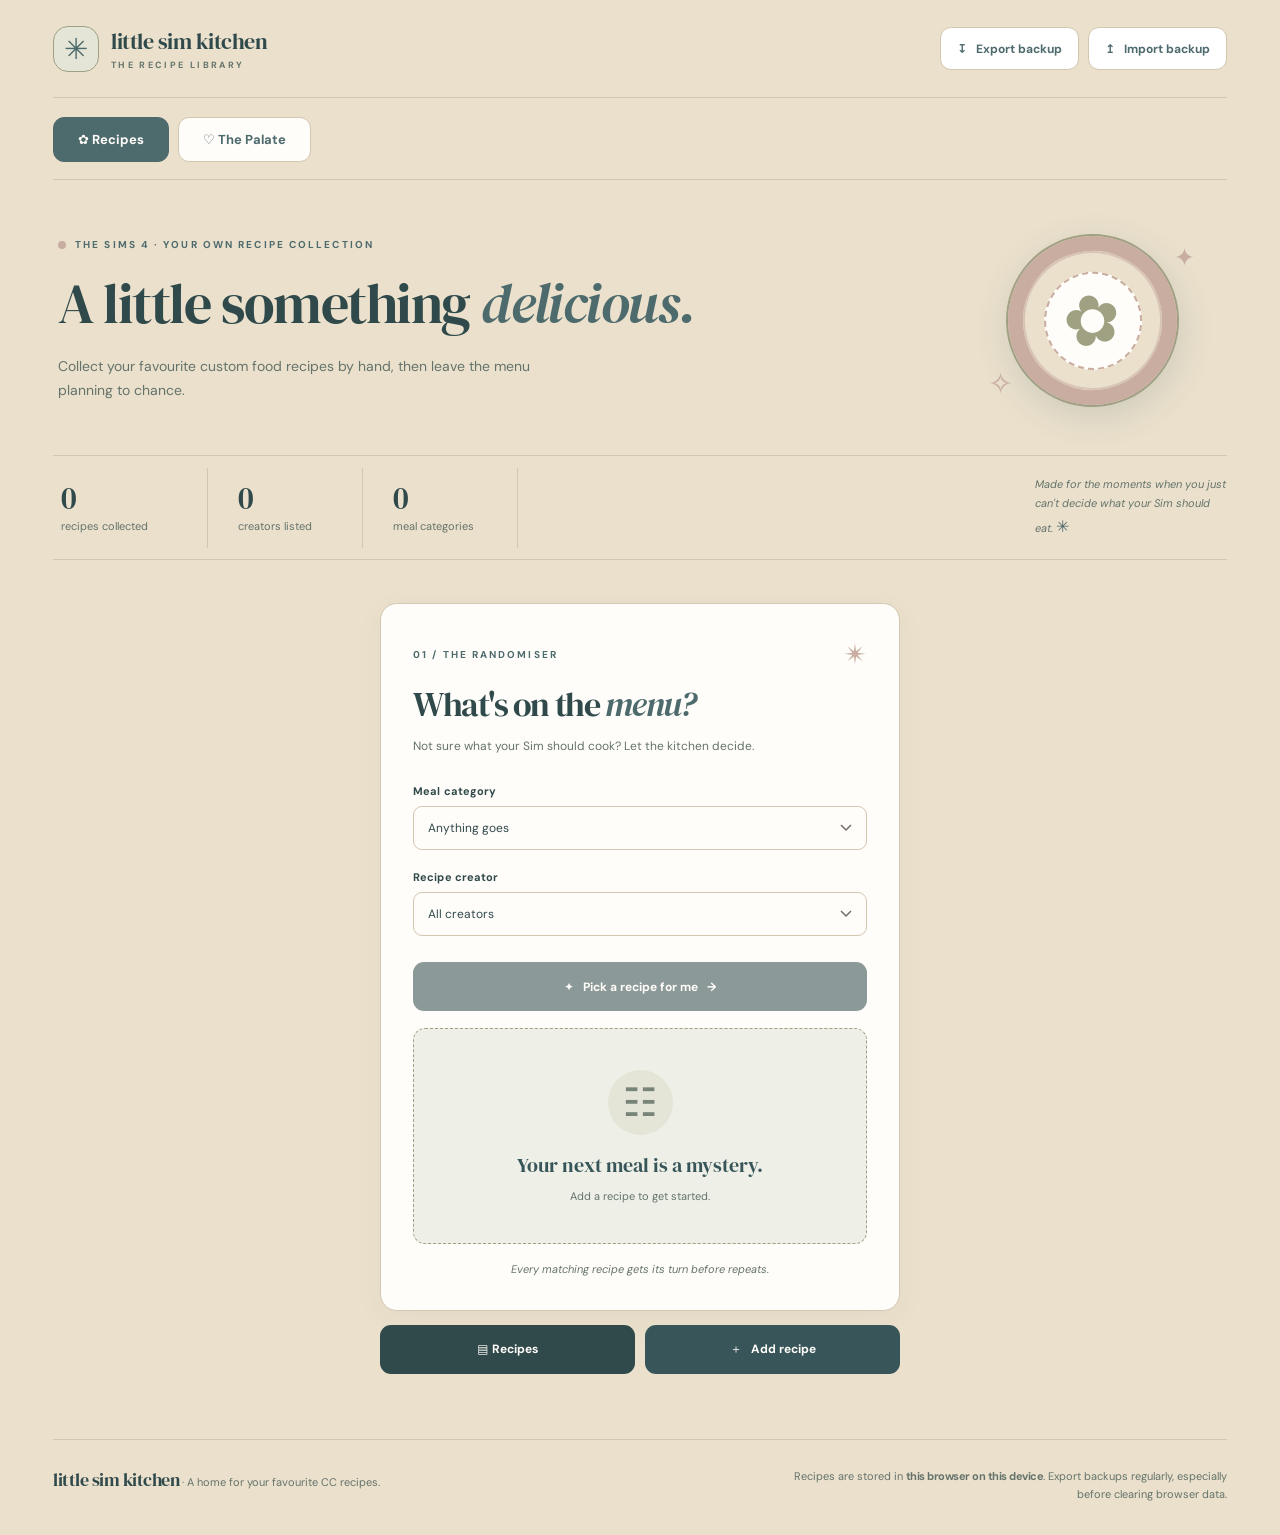
==== commit 71cf1050: "Remove manual recipe copy and refresh synced Palate assets" ====
--- a/index.html
+++ b/index.html
@@ -7,7 +7,7 @@
   <meta name="description" content="Your personal The Sims 4 CC recipe library. Add recipes by hand and let the randomiser choose what to cook.">
   <title>Little Sim Kitchen | Recipe Library</title>
   <link rel="stylesheet" href="./styles.css?v=palate-integration-20261127-1">
-  <script src="./app.js?v=palate-integration-20261127-1" defer></script>
+  <script src="./app.js?v=automatic-palate-sync-20261127-1" defer></script>
 </head>
 <body>
   <div class="site-shell">
@@ -115,14 +115,13 @@
           </div>
         </div>
         <div class="palate-tools">
-          <button id="copyToPalateBtn" class="button button-accent" type="button">＋ Add missing Kitchen recipes to The Palate</button>
-          <p>Copies recipes and ingredients from your Kitchen library without overwriting saved taste ratings. Add flavour, texture and cuisine tags in The Palate for more detailed results.</p>
+          <p><strong>Recipes sync automatically.</strong> Add or edit your dishes in the main Recipes tab and they'll appear here with their ingredients, ready for taste testing. Add flavour, texture and cuisine tags under Taste details. Your Sims' existing opinions remain saved.</p>
         </div>
         <details class="palate-migration">
           <summary>Already have Sims and taste history in the downloaded The Palate app?</summary>
           <p>Open your original <strong>The_Palate_TS4_v2.html</strong>, click <strong>Back up</strong> and save its JSON file. Here, open <strong>Data &amp; help → Restore a backup (.json)</strong> in The Palate below. Your existing local-file data cannot transfer automatically to this website. Import your old backup <em>before</em> adding new Palate data, because restore replaces Palate's current data.</p>
         </details>
-        <iframe id="palateFrame" class="palate-frame" src="./palate.html?v=integration-20261127-1" title="The Palate taste-testing and Sim profiles" loading="lazy"></iframe>
+        <iframe id="palateFrame" class="palate-frame" src="./palate.html?v=automatic-palate-sync-20261127-1" title="The Palate taste-testing and Sim profiles" loading="lazy"></iframe>
       </section>
     </main>
     <footer class="site-footer">
--- a/styles.css
+++ b/styles.css
@@ -20,3 +20,24 @@
 .active-creator-title{font-family:'DM Serif Display',Georgia,serif;font-weight:400;font-size:23px;margin:0;overflow-wrap:anywhere}
 .back-to-creators{min-height:38px}
 @media(max-width:620px){.picker-actions .button{padding:10px 11px}.creator-list{grid-template-columns:1fr}}
+
+/* Unified app header and embedded The Palate */
+.app-tabs{display:flex;gap:9px;border-bottom:1px solid var(--line);padding:19px 0 17px;align-items:center}
+.app-tab{border:1px solid var(--line);border-radius:11px;background:#FFFDF9;color:#4D6A6D;padding:11px 24px;min-height:45px;font-size:13px;font-weight:700;transition:background .15s,border-color .15s}
+.app-tab:hover{border-color:#798478;background:#EEE6D6}
+.app-tab.active{background:#4D6A6D;color:#FFFDF9;border-color:#4D6A6D}
+#recipesView[hidden],#palateView[hidden]{display:none!important}
+.palate-host{padding:34px 0 55px}
+.palate-host-heading{margin:0 0 26px}
+.palate-host-heading .eyebrow{margin:0 0 9px}
+.palate-host-heading h1{font-size:clamp(34px,4vw,48px);margin:0 0 11px}
+.palate-host-heading h1 em{font-style:italic;color:#4D6A6D}
+.palate-host-heading p:not(.eyebrow){font-size:13px;color:var(--muted);line-height:1.7;max-width:740px;margin:0}
+.palate-tools{display:flex;align-items:center;gap:15px;padding:16px 19px;background:#FFFDF9;border:1px solid var(--line);border-radius:14px;margin:0 0 13px}
+.palate-tools p{margin:0;font-size:11px;line-height:1.6;color:var(--muted)}
+.palate-tools button{white-space:normal;text-align:center;flex:none}
+.palate-migration{margin:0 0 24px;padding:13px 18px;border:1px solid #D4C7B2;border-radius:11px;background:#F4EFE5;color:var(--ink);font-size:12px;line-height:1.7}
+.palate-migration summary{cursor:pointer;font-weight:700;color:#4D6A6D}
+.palate-migration p{margin:10px 0 0}
+.palate-frame{display:block;width:100%;border:0;background:transparent;min-height:640px;height:930px}
+@media(max-width:720px){.palate-tools{display:block}.palate-tools button{width:100%;margin-bottom:12px}.app-tab{flex:1;padding:11px 10px}.palate-host{padding-top:25px}}
